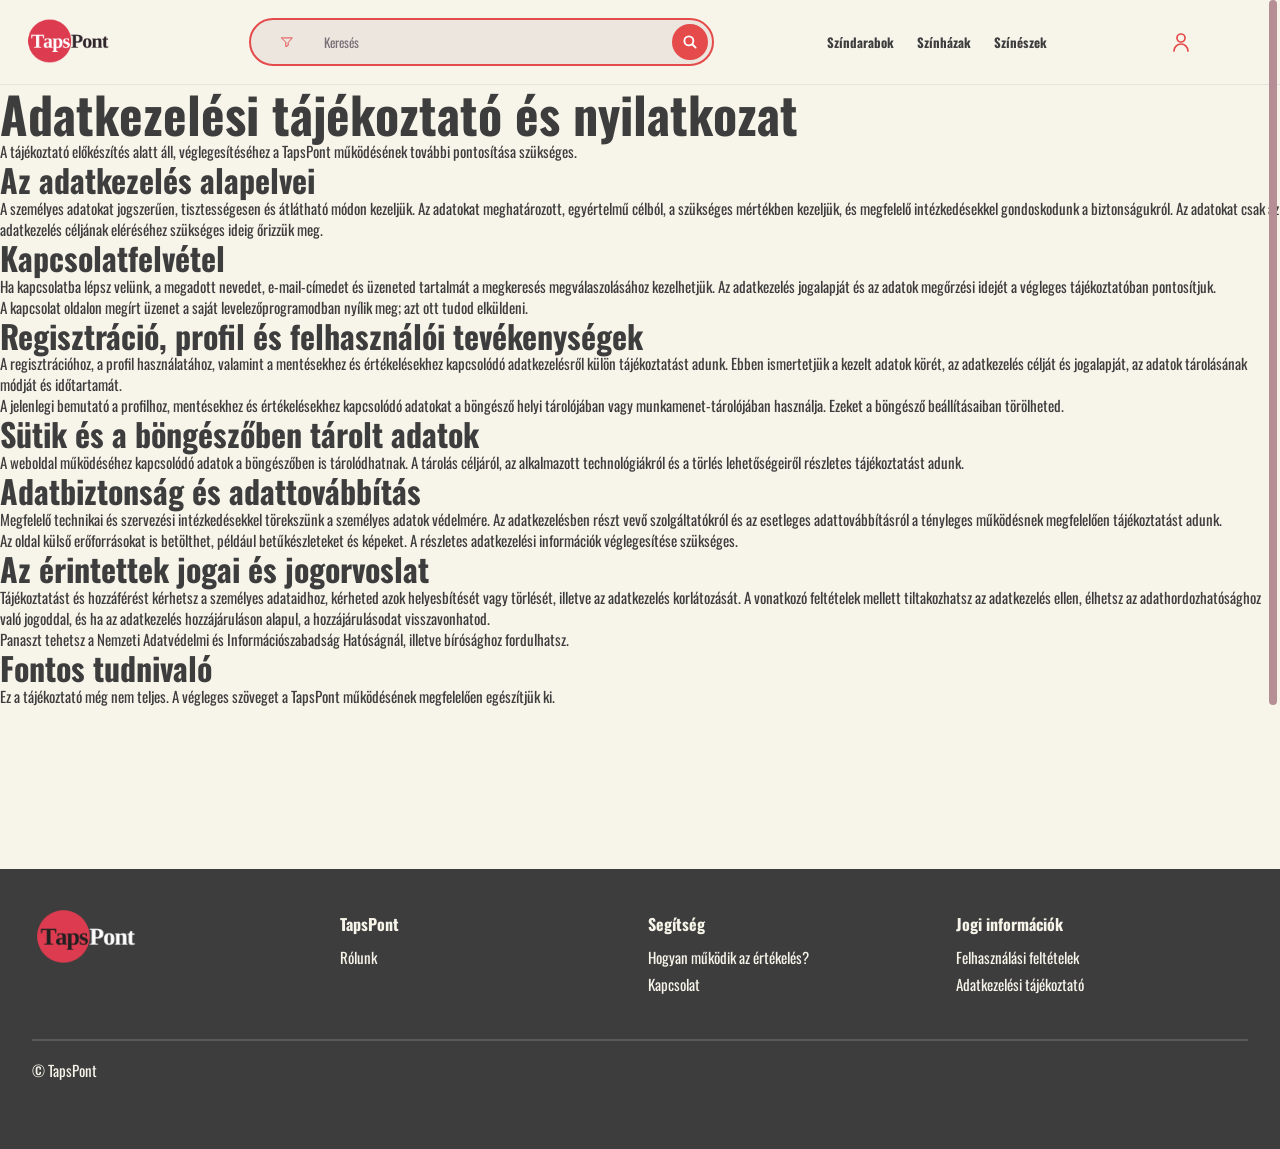
==== adatkezeles.html @ fc27cfd2 "Add information pages" ====
<!doctype html><html lang="hu"><head><meta charset="utf-8"><meta name="viewport" content="width=device-width, initial-scale=1"><title>Adatkezelési tájékoztató és nyilatkozat – TapsPont</title><link rel="icon" href="logo/favicon.ico"><link rel="stylesheet" href="https://fonts.googleapis.com/css2?family=Oswald:wght@300;400;500;600;700&display=swap"><link rel="stylesheet" href="tapspont.css"><link rel="stylesheet" href="kozos-fejlec.css"><link rel="stylesheet" href="mobil.css"><link rel="stylesheet" href="finomitasok.css"><link rel="stylesheet" href="egyseg.css"><link rel="stylesheet" href="informacios-oldalak.css"><script src="popover-fallback.js"></script></head><body>
  <svg width="0" height="0" aria-hidden="true" style="position:absolute"><symbol id="brand-wordmark" viewBox="0 0 416 224">
      <circle cx="112" cy="112" r="112" fill="var(--red)"/>
      <g font-family="Arial, sans-serif" font-weight="700" font-size="102">
        <text x="26" y="154" fill="var(--brand-taps)" textLength="196" lengthAdjust="spacingAndGlyphs">Taps</text>
        <text x="221" y="154" fill="var(--brand-pont)" textLength="194" lengthAdjust="spacingAndGlyphs">Pont</text>
      </g>
    </symbol>
    <symbol id="icon-user" viewBox="0 0 24 24"><circle cx="12" cy="8" r="4"/><path d="M5 21a7 7 0 0 1 14 0"/></symbol>
    <symbol id="icon-eye" viewBox="0 0 24 24">
      <path d="M2 12s3.6-6 10-6 10 6 10 6-3.6 6-10 6-10-6-10-6Z"/><circle cx="12" cy="12" r="2.5"/>
    </symbol>
    <symbol id="icon-eye-off" viewBox="0 0 24 24">
      <path d="m3 3 18 18M10 6.2c.6-.1 1.3-.2 2-.2 6.4 0 10 6 10 6a15 15 0 0 1-2.4 2.8M6.3 7.6A17 17 0 0 0 2 12s3.6 6 10 6c1.6 0 3.1-.4 4.4-1"/>
    </symbol><symbol id="icon-filter" viewBox="0 0 24 24"><path d="M3 5h18l-7 8v5l-4 2v-7Z"/></symbol><symbol id="icon-search" viewBox="0 0 24 24"><circle cx="10.5" cy="10.5" r="6"/><path d="m15 15 4.5 4.5"/></symbol></svg>
  <header class="site-header">
      <div class="header-inner">
        <a href="index.html#felfedezes" class="brand tp-image-logo" aria-label="TapsPont"><img src="logo/TapsPont_Logo.png" alt=""></a>
        <form class="search" action="index.html" role="search">
          <div class="search-field">
            <div class="search-category">
              <button type="button" class="category-toggle" id="filter-toggle" popovertarget="search-filters" aria-label="Keresési szűrők" title="Keresési szűrők">
                <svg class="icon" aria-hidden="true"><use href="#icon-filter"/></svg>
              </button>
              <div class="filter-menu" id="search-filters" popover role="dialog" aria-labelledby="filter-title">
                <h2 id="filter-title">Keresési szűrők</h2>
                <fieldset>
                  <legend>Találat típusa</legend>
                  <div class="filter-options">
                  <label><input type="radio" name="category" value="" checked>Mind</label>
                  <label><input type="radio" name="category" value="works">Mű</label>
                  <label><input type="radio" name="category" value="productions">Produkció</label>
                  <label><input type="radio" name="category" value="theatres">Színház</label>
                  <label><input type="radio" name="category" value="artists">Művész</label>
                  <label><input type="radio" name="category" value="venues">Játszóhely</label>
                  <label><input type="radio" name="category" value="sessions">Előadásalkalom</label>
                  </div>
                </fieldset>
                <div class="filter-fields">
                  <label>Színház<select name="theatre"><option value="">Bármelyik</option></select></label>
                  <label>Műfaj<select name="genre"><option value="">Bármelyik</option></select></label>
                  <label>Első dátum<input name="from" type="date"></label>
                  <label>Utolsó dátum<input name="until" type="date"></label>
                </div>
                <div class="filter-actions">
                  <button type="button" class="btn btn-outline" id="clear-filters">Szűrők törlése</button>
                  <button type="submit" class="btn btn-outline">Találatok mutatása</button>
                </div>
              </div>
            </div>
            <input type="search" name="query" aria-label="Keresés" placeholder="Keresés">
            <button type="submit" class="icon-button arrow search-submit" aria-label="Keresés"><svg class="icon" aria-hidden="true"><use href="#icon-search"/></svg></button>
          </div>
        </form>
        <nav class="site-nav" aria-label="Főmenü">
          <a href="temak.html?tema=szindarabok">Színdarabok</a>
          <a href="temak.html?tema=szinhazak">Színházak</a>
          <a href="temak.html?tema=szineszek">Színészek</a>

        </nav>
        <button type="button" class="icon-button profile profile-trigger" data-profile-avatar
                popovertarget="login-popover" aria-label="Profil / Belépés">
          <svg class="icon" aria-hidden="true"><use href="#icon-user"/></svg>
        </button>
      </div>
      <section class="card login-popover" id="login-popover" popover aria-labelledby="login-popover-title">
        <h2 id="login-popover-title">Bejelentkezés</h2>
        <form class="account-form" id="login-form" method="post" novalidate>
          <div class="field">
            <label for="login-username">Felhasználónév</label>
            <input id="login-username" type="text" name="username" autocomplete="username" autofocus maxlength="40" required aria-describedby="login-username-error" autocapitalize="none" spellcheck="false">
            <p class="error" id="login-username-error" hidden></p>
          </div>
          <div class="field">
            <label for="login-password">Jelszó</label>
            <div class="password-control">
              <input id="login-password" type="password" name="password" autocomplete="current-password" maxlength="128" required aria-describedby="login-password-error">
              <button type="button" class="icon-button password-toggle" aria-controls="login-password" aria-label="Jelszó megjelenítése">
                <svg class="icon" aria-hidden="true"><use href="#icon-eye-off"/></svg>
              </button>
            </div>
            <p class="error" id="login-password-error" hidden></p>
          </div>
          <button type="button" class="password-help" id="password-help" aria-controls="password-help-message">Elfelejtetted a jelszavad?</button>
          <p class="error" id="password-help-message" role="status" hidden></p>
          <label class="checkbox"><input id="login-remember" type="checkbox">Emlékezz rám</label>
          <p class="error" id="login-error" role="alert" hidden></p>
          <button class="btn account-primary" type="submit">Bejelentkezés</button>
        </form>
        <div class="login-register">
          <p>Még nincs fiókod?</p>
          <a class="btn btn-outline" href="belepes.html">Regisztrálok</a>
        </div>
      </section>
    </header>
<main class="info-page">
  <div class="info-intro"><h1>Adatkezelési tájékoztató és nyilatkozat</h1><p>A tájékoztató előkészítés alatt áll, véglegesítéséhez a TapsPont működésének további pontosítása szükséges.</p></div>
  <div class="info-grid"><article class="info-card">
    <h2>Az adatkezelés alapelvei</h2>
    <p>A személyes adatokat jogszerűen, tisztességesen és átlátható módon kezeljük. Az adatokat meghatározott, egyértelmű célból, a szükséges mértékben kezeljük, és megfelelő intézkedésekkel gondoskodunk a biztonságukról. Az adatokat csak az adatkezelés céljának eléréséhez szükséges ideig őrizzük meg.</p>
    <h2>Kapcsolatfelvétel</h2>
    <p>Ha kapcsolatba lépsz velünk, a megadott nevedet, e-mail-címedet és üzeneted tartalmát a megkeresés megválaszolásához kezelhetjük. Az adatkezelés jogalapját és az adatok megőrzési idejét a végleges tájékoztatóban pontosítjuk.</p>
    <p>A kapcsolat oldalon megírt üzenet a saját levelezőprogramodban nyílik meg; azt ott tudod elküldeni.</p>
    <h2>Regisztráció, profil és felhasználói tevékenységek</h2>
    <p>A regisztrációhoz, a profil használatához, valamint a mentésekhez és értékelésekhez kapcsolódó adatkezelésről külön tájékoztatást adunk. Ebben ismertetjük a kezelt adatok körét, az adatkezelés célját és jogalapját, az adatok tárolásának módját és időtartamát.</p>
    <p>A jelenlegi bemutató a profilhoz, mentésekhez és értékelésekhez kapcsolódó adatokat a böngésző helyi tárolójában vagy munkamenet-tárolójában használja. Ezeket a böngésző beállításaiban törölheted.</p>
    <h2>Sütik és a böngészőben tárolt adatok</h2>
    <p>A weboldal működéséhez kapcsolódó adatok a böngészőben is tárolódhatnak. A tárolás céljáról, az alkalmazott technológiákról és a törlés lehetőségeiről részletes tájékoztatást adunk.</p>
    <h2>Adatbiztonság és adattovábbítás</h2>
    <p>Megfelelő technikai és szervezési intézkedésekkel törekszünk a személyes adatok védelmére. Az adatkezelésben részt vevő szolgáltatókról és az esetleges adattovábbításról a tényleges működésnek megfelelően tájékoztatást adunk.</p>
    <p>Az oldal külső erőforrásokat is betölthet, például betűkészleteket és képeket. A részletes adatkezelési információk véglegesítése szükséges.</p>
    <h2>Az érintettek jogai és jogorvoslat</h2>
    <p>Tájékoztatást és hozzáférést kérhetsz a személyes adataidhoz, kérheted azok helyesbítését vagy törlését, illetve az adatkezelés korlátozását. A vonatkozó feltételek mellett tiltakozhatsz az adatkezelés ellen, élhetsz az adathordozhatósághoz való jogoddal, és ha az adatkezelés hozzájáruláson alapul, a hozzájárulásodat visszavonhatod.</p>
    <p>Panaszt tehetsz a <a href="https://naih.hu/erintetti-jogok">Nemzeti Adatvédelmi és Információszabadság Hatóságnál</a>, illetve bírósághoz fordulhatsz.</p>
  </article><aside class="info-card info-aside"><h2>Fontos tudnivaló</h2><p>Ez a tájékoztató még nem teljes. A végleges szöveget a TapsPont működésének megfelelően egészítjük ki.</p></aside></div>
</main>  <footer class="site-footer">
    <div class="wrap">
      <nav class="footer-nav" aria-label="Lábléc">
        <a class="brand tp-image-logo" href="index.html#felfedezes" aria-label="TapsPont"><img src="logo/TapsPont_Logo_invers.png" alt=""></a>
        <div><strong>TapsPont</strong><a href="rolunk.html">Rólunk</a></div>
        <div><strong>Segítség</strong><a href="index.html?info=ertekeles">Hogyan működik az értékelés?</a><a href="kapcsolat.html">Kapcsolat</a></div>
        <div><strong>Jogi információk</strong><a href="felhasznalasi-feltetelek.html">Felhasználási feltételek</a><a href="adatkezeles.html">Adatkezelési tájékoztató</a></div>
      </nav>
      <p class="copyright">© TapsPont</p>
    </div>
  </footer>
<script src="profil.js"></script><script src="belepes.js"></script><script src="kozos-fejlec.js"></script><script src="naptar.js"></script><script src="gorgetes.js"></script><script src="informacios-oldalak.js"></script></body></html>
---- tapspont.css ----
:root {
  color-scheme: light;
  --paper: #F7F4EA;
  --placeholder: #ece6df;
  --border: #e1d9d0;
  --rule: #e8e2db;
  --white: #fefefe;
  --ink: #3D3D3D;
  --muted: #786e75;
  --red: #E54B4B;
  --link: var(--red);
  --serif: "Tinos", "Times New Roman", serif;
  --mono: "Overpass Mono", "Courier New", monospace;
  --card-radius: 22px;
  --card-shadow: 0 2px 3px rgba(0, 0, 0, .25);
}
* { box-sizing: border-box; }
body { margin: 0; background: var(--paper); color: var(--ink); font: 15px/1.4 var(--mono); }
h1, h2, h3, p, ol { margin: 0; }
h1, h2, h3, strong { font-family: var(--serif); font-weight: 700; }
h1, h2, h3 { line-height: 1.12; }
h1 { font-size: 50px; }
h2 { font-size: 32px; }
h3 { font-size: 22px; }
a { color: inherit; text-decoration: none; }
a:hover, .text-link:hover { text-decoration: underline; text-underline-offset: .2em; }
button, input, select { font: inherit; color: inherit; }
button { cursor: pointer; }
:focus-visible { outline: 2px solid var(--link); outline-offset: 4px; }
:where(section, article)[id] { scroll-margin-top: 16px; }
.wrap { width: min(1216px, calc(100% - 48px)); margin-inline: auto; }
.muted { color: var(--muted); }
.text-link { color: var(--link); font-weight: bold; }
.btn {
  display: inline-flex; justify-content: center; align-items: center;
  min-height: 43px; padding: 0 18px; border: 1px solid var(--link);
  border-radius: 999px; background: var(--white); font: 400 13px/1.3 var(--mono);
}
.btn:hover { background: #f9e9eb; text-decoration: none; }
.btn-outline { padding-inline: 22px; background: transparent; color: var(--red); font: 400 13px/1.3 var(--mono); text-align: center; }
.btn-outline:hover { background: var(--white); }

.card { border: 1px solid var(--border); border-radius: 27px; }
.site-header { padding: 3px 0; }
.header-inner {
  width: min(1280px, calc(100% - 52px)); min-height: 78px; margin-inline: auto;
  padding-block: 10px; padding-right: clamp(0px, 4vw, 52px);
  display: flex; align-items: center; justify-content: space-between; gap: clamp(20px, 4vw, 76px);
}
.brand { display: block; flex-shrink: 0; width: 112px; line-height: 0; --brand-taps: #fff; --brand-pont: var(--ink); }
.brand:hover { text-decoration: none; }
.brand-wordmark { width: 100%; height: auto; overflow: visible; }
.search {
  display: flex; align-items: center; flex: 1 1 465px; max-width: 465px; min-width: 0; gap: 10px;
}
.search-category { position: relative; display: flex; flex: 0 0 auto; color: var(--red); }
.category-toggle { display: grid; place-items: center; width: 36px; height: 36px; padding: 0; border: 0; border-radius: 50%; background: transparent; }
.category-toggle[data-filtered] { background: #f9dce1; }
.category-toggle .icon { width: 14px; height: 14px; }
.search-category { anchor-name: --search-category; }
.category-menu {
  position: fixed; position-anchor: --search-category; inset: auto; top: anchor(bottom); left: anchor(left);
  margin: 10px 0 0; width: min(250px, calc(100vw - 44px)); padding: 8px; border: 1px solid var(--border);
  border-radius: 22px; background: var(--paper); color: var(--ink); box-shadow: 0 8px 24px #3D3D3D20;
}
.category-menu fieldset { margin: 0; padding: 0; border: 0; }
.category-menu label { display: flex; align-items: center; gap: 9px; padding: 8px 11px; border-radius: 999px; cursor: pointer; font-size: 13px; }
.category-menu label:is(:hover, :focus-within, :has(:checked)) { background: #f9e9eb; }
.category-menu label:has(:checked) { color: var(--red); }
.category-menu input { accent-color: var(--red); margin: 0; }
.search-field { display: flex; align-items: center; flex: 1; min-width: 0; min-height: 46px; padding: 4px; border: 2px solid var(--red); border-radius: 999px; background: var(--placeholder); }
.search-field > input { flex: 1; min-width: 0; width: 100%; padding: 0 10px 0 5px; border: 0; background: transparent; font: 400 13px/1.3 var(--mono); border-radius: 999px; }
.search-field input::placeholder { color: var(--muted); opacity: 1; }
.search-field .search-submit { width: 36px; height: 36px; }
.search-submit .icon { width: 18px; height: 18px; }
.site-nav { display: flex; gap: clamp(14px, 1.8vw, 24px); font-weight: 700; font-size: 13px; }
.site-nav a { text-decoration: none; text-underline-offset: .24em; }
.site-nav a:is(:hover, :focus-visible) { color: var(--red); text-decoration: underline; }
.icon { width: 24px; height: 24px; display: block; fill: none; stroke: currentColor; stroke-width: 1.7; stroke-linecap: round; stroke-linejoin: round; }
.icon-button { flex: 0 0 auto; width: 44px; height: 44px; border: 1px solid var(--red); border-radius: 50%; display: inline-grid; place-items: center; padding: 0; }
.profile { color: var(--red); background: transparent; }
[data-profile-avatar] { position: relative; overflow: hidden; }
[data-profile-avatar] > [hidden] { display: none; }
[data-profile-avatar].has-profile { color: #fff; background: #E54B4B; font-weight: 700; }
.avatar-photo { position: absolute; inset: 0; width: 100%; height: 100%; object-fit: cover; }
.avatar-initial { font-size: 1.25em; line-height: 1; }
.arrow { color: white; background: var(--red); }
.arrow:hover { filter: brightness(.94); }
.arrow .icon { stroke-width: 2.5; }

.sr-only { position: absolute; width: 1px; height: 1px; overflow: hidden; clip-path: inset(50%); white-space: nowrap; }

.site-footer { background: var(--ink); color: var(--paper); margin-top: 162px; padding: 37px 0 68px; }
.footer-nav { display: grid; grid-template-columns: repeat(4, minmax(0, 1fr)); gap: 16px; }
.footer-nav strong { display: block; font-size: 16px; margin: 7px 0 12px; }
.footer-nav a { display: block; width: fit-content; margin-top: 6px; }
.footer-nav .brand { width: 112px; margin-top: 0; --brand-taps: var(--ink); --brand-pont: #fff; }
.copyright { border-top: 2px solid #595959; padding-top: 19px; margin-top: 44px; }
dialog { width: min(520px, calc(100% - 32px)); color: var(--ink); background: var(--paper); padding: 24px; }
dialog::backdrop { background: #3D3D3D80; }
dialog h2 { margin-bottom: 14px; }
dialog form { margin-top: 22px; text-align: right; }

@media (max-width: 1160px) {
  .header-inner { flex-wrap: wrap; gap: 12px 20px; }
  .site-nav { order: 1; flex-basis: 100%; justify-content: center; }
}

@media (max-width: 800px) {
  .footer-nav { grid-template-columns: repeat(2, minmax(0, 1fr)); }
}

@media (max-width: 540px) {
  .wrap, .header-inner { width: calc(100% - 28px); }
  .header-inner { padding-inline: 10px; }
  .search { order: 1; flex-basis: 100%; max-width: none; }
  .site-nav { order: 2; justify-content: space-between; gap: 12px; flex-wrap: wrap; }
  h1 { font-size: 38px; }
  h2 { font-size: 27px; }
  .site-footer { padding-bottom: 40px; }
}

.account-form { display: grid; gap: 13px; }
.field { display: grid; gap: 6px; }
.field label { font-weight: 700; }
.field input:not([type="checkbox"]) {
  min-width: 0; width: 100%; min-height: 46px; padding: 9px 16px;
  border: 1px solid var(--border); border-radius: 999px; background: var(--paper);
}
.field input[aria-invalid="true"] { border-color: var(--red); }
.password-control { position: relative; }
.password-control input { padding-inline-end: 56px; }
.password-toggle {
  position: absolute; inset-block: 1px; inset-inline-end: 1px; width: 44px; height: 44px;
  border-color: transparent; background: transparent; color: var(--ink);
}
.password-toggle .icon { width: 20px; height: 20px; }
.password-toggle:focus-visible { outline-offset: -3px; }
.error { color: #E54B4B; font-size: 13px; }
.checkbox { display: flex; align-items: start; gap: 10px; }
.checkbox input { flex: none; accent-color: var(--red); width: 18px; height: 18px; margin: 2px 0 0; }
.account-submit { display: grid; grid-template-columns: minmax(0, 190px); justify-content: center; gap: 8px; }
.btn.account-primary { min-width: 155px; background: #E54B4B; border-color: #E54B4B; color: #fff; font-weight: 700; text-align: center; }
.btn.account-primary:hover { background: #E54B4B; border-color: #E54B4B; }

.profile-trigger { anchor-name: --profile-trigger; }
.login-popover {
  position: fixed; inset: auto; margin: 9px 0 0 14px; position-anchor: --profile-trigger;
  position-area: block-end span-inline-start; justify-self: end; align-self: start;
  width: min(320px, calc(100vw - 44px)); max-height: calc(100% - 18px);
  padding: 16px; overflow: auto; border-radius: 22px; background: var(--white); color: var(--ink);
  box-shadow: 0 10px 28px #3D3D3D24;
}
.login-popover h2 { margin-bottom: 24px; font-size: 26px; }
.login-popover .field input:focus-visible { outline: 2px solid #8c8179; outline-offset: 2px; }
.login-popover .account-form { gap: 9px; }
.login-popover .btn.account-primary, .login-popover .btn-outline { width: 100%; }
.login-register { display: grid; gap: 8px; margin-top: 12px; padding-top: 10px; border-top: 1px solid var(--border); text-align: center; }
.login-register p { font-size: 13px; }
.password-help { justify-self: start; padding: 0; border: 0; background: transparent; text-decoration: underline; text-underline-offset: .2em; font-size: 13px; }
@media (prefers-reduced-motion: no-preference) {
  .login-popover:popover-open { animation: login-open 160ms ease-out; }
  @keyframes login-open { from { opacity: 0; transform: translateY(-8px); } }
}
@supports not (position-area: block-end) {
  .login-popover { inset: 84px 14px auto auto; max-height: calc(100dvh - 100px); }
}

.login-popover .account-form > .account-primary { margin-top: 16px; }
.star-gold { color: #e5a900; }

/* A natív Popover API nélküli mobilböngészőkben is zárt állapotból indulnak. */
.tp-popover-fallback [popover] { display: none; }
.tp-popover-fallback [popover][data-tp-open] { display: block; z-index: 1000; }
---- kozos-fejlec.css ----
.site-header { position: fixed; inset: 0 0 auto; z-index: 30; background: var(--paper); border-bottom: 1px solid var(--rule); }
body { padding-top: var(--home-header-height, 84px); }
.search-field > input:focus-visible { outline: none; }
.search-field:focus-within { box-shadow: none; }
.filter-menu { position: fixed; inset: 0; margin: auto; width: min(490px, calc(100vw - 28px)); max-height: calc(100dvh - 28px); overflow: auto; padding: 22px; border: 1px solid var(--border); border-radius: var(--card-radius); background: var(--paper); color: var(--ink); box-shadow: 0 10px 36px #3D3D3D33; }
.filter-menu::backdrop { background: #3D3D3D45; }
.filter-menu h2 { margin-bottom: 16px; color: var(--red); font: 700 23px/1.2 var(--mono); }
.filter-menu fieldset { margin: 0 0 15px; padding: 0; border: 0; }
.filter-menu legend { padding: 0; margin-bottom: 8px; font-weight: 700; }
.filter-options { display: flex; gap: 8px; flex-wrap: wrap; }
.filter-options label { display: flex; align-items: center; gap: 5px; font-size: 13px; }
.filter-menu input[type="radio"] { accent-color: var(--red); }
.filter-fields { display: grid; grid-template-columns: repeat(2, minmax(0, 1fr)); gap: 12px; }
.filter-fields label { display: grid; gap: 5px; font-size: 13px; }
.filter-fields :is(select, input) { min-width: 0; width: 100%; padding: 8px; font: inherit; border: 1px solid var(--border); border-radius: 8px; background: var(--white); }
.filter-actions { display: flex; flex-wrap: wrap; justify-content: center; gap: 8px; margin-top: 16px; }
---- mobil.css ----
/* Telefonos elrendezés az oldal közös arculatához. */
@media (max-width: 600px) {
  .site-header { position: fixed; inset: 0 0 auto; z-index: 30; }
  body { padding-top: var(--home-header-height, 120px); }
  .header-inner { width: calc(100% - 32px); display: grid; grid-template-columns: 1fr auto; gap: 10px 12px; padding: 8px 0 12px; }
  .brand { width: 104px; }
  .header-inner > .profile { grid-column: 2; grid-row: 1; }
  .header-inner > .search { grid-column: 1 / -1; grid-row: 2; width: 100%; max-width: none; }
  .header-inner > .site-nav { grid-column: 1 / -1; grid-row: 3; display: flex; flex-wrap: nowrap; justify-content: flex-start; gap: 8px 18px; overflow-x: auto; overscroll-behavior-inline: contain; padding: 0 1px 4px; scrollbar-width: thin; }
  .site-nav a { flex: 0 0 auto; display: flex; align-items: center; min-height: 36px; }
  .wrap { width: calc(100% - 32px); }
  .site-footer { margin-top: 72px; padding: 32px 0 40px; }
  .footer-nav { gap: 24px 16px; }
  .footer-nav a { overflow-wrap: anywhere; }
  .copyright { margin-top: 30px; }
  .filter-fields { grid-template-columns: 1fr; }
  .filter-menu { padding: 18px; }
  .login-popover { inset: 12px; width: min(420px, calc(100vw - 24px)); max-height: calc(100dvh - 24px); margin: auto; overflow: auto; }
  input, select, textarea { font-size: 16px; }
  .search-field > input { font-size: 16px; }

  .hero { width: calc(100% - 32px); padding: 20px 0 38px; }
  .hero-grid { gap: 32px; }
  .hero-media .frame { aspect-ratio: 1.35; border-radius: 18px; }
  .hero-controls { right: 12px; bottom: -18px; width: 48px; }
  .hero-controls button { min-height: 42px; }
  .feature h1 { font-size: clamp(40px, 11vw, 56px); }
  .feature-actions { gap: 8px; }
  main > .block { margin-top: 64px; padding-top: 34px; }
  main > .block:first-child { padding-top: 24px; }
  .section-head h2, .topic-heading h2 { font-size: 27px; }
  .ranking-heading { align-items: flex-start; }
  .ranking-tools { width: 100%; }
  .rank-controls { justify-content: flex-start; }
  .rank-carousel { --slide-size: 84cqi; }
  .rank-carousel .slide-viewport { scrollbar-width: thin; padding-bottom: 8px; }
  .rank-card .listing-data { padding: 16px; }
  .topic-tiles { grid-template-columns: 1fr; gap: 14px; }
  .topic-tile { min-height: 250px; aspect-ratio: auto; padding: 22px; }
  .topic-tile-description { min-height: 0; }
  .topic-tile::after { margin-top: 0; }
  .premiere-carousel { padding-inline: 34px; }
  .review { min-height: 0; padding: 22px; }
  .review blockquote { font-size: 21px; }
  .review-foot { flex-wrap: wrap; }

  .topic-page { padding-block: 28px 48px; }
  .topic-records[data-topic] { gap: 16px; }
  .work-filters { gap: 8px; }
  .work-filter { min-height: 44px; }
  .detail-intro h1 { font-size: clamp(36px, 10vw, 50px); }
  .detail-row { grid-template-columns: 68px minmax(0, 1fr); gap: 12px; }
  .detail-row > .btn { grid-column: 2; justify-self: start; }
  .profile-sidebar nav a { min-height: 44px; display: inline-flex; align-items: center; }
  .profile-summary-person h2 { overflow-wrap: anywhere; }
  .account-main { padding-block: 28px 52px; }
}
@media (max-width: 1366px) {
  html { scroll-padding-top: var(--home-header-height, 120px); }
}
@media (max-width: 360px) {
  .footer-nav { grid-template-columns: 1fr; }
  .detail-media { grid-template-columns: 1fr; }
  .detail-media figure { max-width: 240px; }
}

@media (max-width: 600px) {
  .header-inner > .site-nav { justify-content: safe center; }
}

@media (max-width: 600px) {
  .rankings .ranking-heading { display: grid; grid-template-columns: minmax(0, 1fr) auto; align-items: start; gap: 10px 12px; }
  .ranking-heading .ranking-tools { display: contents; }
  .ranking-heading .ranking-tools > a { grid-column: 2; grid-row: 1; }
  .ranking-heading .rank-controls { grid-column: 2; grid-row: 2; flex-direction: column; align-items: stretch; }
}

@media (max-width: 600px) {
  .rankings .ranking-heading { position: relative; display: block; min-height: 112px; }
  .ranking-heading .ranking-tools { position: absolute; top: -22px; right: 0; display: flex; width: auto; flex-direction: column; align-items: stretch; gap: 8px; }
  .ranking-heading .rank-controls { flex-direction: column; align-items: stretch; }
}

/* Telefonon egy sorban a logó, a kereső és a profil; alatta a menü. */
@media (max-width: 600px) {
  .site-header .header-inner { grid-template-columns: auto minmax(0, 1fr) auto; gap: 6px 8px; align-items: center; }
  .site-header .header-inner > .brand { grid-column: 1; grid-row: 1; width: clamp(72px, 22vw, 104px); }
  .site-header .header-inner > .brand.figma-brand { width: clamp(72px, 22vw, 104px); }
  .site-header .header-inner > .search { grid-column: 2; grid-row: 1; min-width: 0; width: 100%; }
  .site-header .header-inner > .profile { grid-column: 3; grid-row: 1; }
  .site-header .header-inner > .site-nav { grid-column: 1 / -1; grid-row: 2; }
  .site-header .search-field > input { padding-inline: 2px; }
  .rankings .ranking-heading { min-height: 0; }
  .rankings .ranking-heading .ranking-tools { position: static; width: 100%; flex-direction: row; justify-content: flex-start; gap: 5px; margin-top: 12px; }
  .rankings .ranking-heading .rank-controls { flex-direction: row; flex-wrap: nowrap; gap: 5px; }
  .rankings .ranking-heading .ranking-tools .btn { min-width: 0; min-height: 38px; padding-inline: clamp(5px, 2vw, 12px); font-size: clamp(11px, 3.3vw, 13px); white-space: nowrap; }
}

/* Fekvő tableten a fejléc rugalmas keresőt és külön menüsort kap. */
@media (min-width: 601px) and (max-width: 1366px) and (orientation: landscape) and (pointer: coarse) {
  .site-header .header-inner { display: grid; grid-template-columns: auto minmax(0, 1fr) auto; gap: 10px 16px; }
  .site-header .header-inner > .brand { grid-column: 1; grid-row: 1; }
  .site-header .header-inner > .search { grid-column: 2; grid-row: 1; width: 100%; max-width: none; min-width: 0; }
  .site-header .header-inner > .profile { grid-column: 3; grid-row: 1; }
  .site-header .header-inner > .site-nav { grid-column: 1 / -1; grid-row: 2; width: 100%; justify-content: center; }
}

/* A táblagépes fejléc mérete az oldalak közötti váltáskor is egységes. */
@media (min-width: 601px) and (max-width: 1366px) and (orientation: portrait),
       (min-width: 601px) and (max-width: 1366px) and (orientation: landscape) and (pointer: coarse) {
  body .site-header { box-sizing: border-box; height: 109px; }
  body .site-header .header-inner { box-sizing: border-box; width: min(1216px, calc(100% - 48px)); height: 101px; min-height: 0; padding: 10px 0; display: grid; grid-template-columns: auto minmax(0, 1fr) auto; grid-template-rows: 52px 19px; gap: 10px 16px; align-items: center; }
  body .site-header .header-inner > .brand { grid-column: 1; grid-row: 1; width: 111px; height: 52px; }
  body .site-header .header-inner > .search { grid-column: 2; grid-row: 1; width: 100%; max-width: none; min-width: 0; }
  body .site-header .header-inner > .profile { grid-column: 3; grid-row: 1; }
  body .site-header .header-inner > .site-nav { grid-column: 1 / -1; grid-row: 2; width: 100%; min-width: 0; justify-content: center; }
}

/* Álló tableten a mobilhoz hasonlóan a kép alá kerül a bemutatkozó szöveg. */
@media (min-width: 601px) and (max-width: 1366px) and (orientation: portrait) {
  body .hero-grid { grid-template-columns: minmax(0, 1fr); gap: 24px; }
}

/* Mobilos kártyaszámok és színházi felületek. */
@media (max-width: 600px) {
  .rankings .rank-card .rank-cover { overflow: visible; }
  .rankings .rank-card .order { height: 54px; min-width: 58px; align-items: center; padding: 0 10px; font-size: 48px; line-height: 1; box-shadow: 0 2px 0 var(--white); }
  .rankings .rank-card .order-value { position: static; display: block; text-box: normal; transform: none; }
  .rankings .rank-card .listing-foot, .rankings .rank-card.is-theatre .listing-foot { margin-right: -16px; margin-bottom: -16px; margin-left: -16px; padding-inline: 16px; }
  .topic-records[data-topic="szinhazak"] .theatre-caption { flex: 0 0 auto; min-height: 110px; }
  .theatre-work-detail .detail-intro > .detail-panel { display: block; height: auto; }
  .theatre-work-detail #detail-panel-body { display: grid; height: auto; }
  .theatre-work-detail .detail-panel .detail-actions { display: grid; grid-template-columns: repeat(2, minmax(0, 1fr)); grid-auto-rows: minmax(40px, auto); align-items: start; gap: 8px; margin-top: 8px; }
  .theatre-work-detail .detail-panel .detail-actions .btn { min-width: 0; min-height: 40px; height: auto; align-self: start; margin: 0; }
}
---- finomitasok.css ----
:root { --mono: "Overpass", Arial, sans-serif; }
.btn, button { text-align: center; }
button, .btn, .work-record, .theatre-record, .work-date-row, .topic-card, .work-save, .tp-close { transition: transform .2s ease, box-shadow .2s ease, background-color .2s ease, border-color .2s ease, color .2s ease; }
button:active, .btn:active { transform: scale(.96); }
.work-record:hover, .theatre-record:hover, .work-date-row:hover { transform: translateY(-3px); box-shadow: 0 8px 20px #3D3D3D24; }
.filter-menu { font-family: var(--mono); }
.filter-menu h2 { padding-right: 36px; }
.filter-options { display: grid !important; grid-template-columns: repeat(2, minmax(0, 1fr)); gap: 10px 16px !important; }
.filter-options label { display: flex; align-items: center; gap: 8px; }
.filter-options input { margin: 0; flex: none; }
.login-register { border-top: 0; }
.tp-close { position: absolute; right: 16px; top: 14px; z-index: 3; display: grid; place-items: center; width: 36px; height: 36px; padding: 0; border: 0; border-radius: 50%; background: transparent; color: var(--ink); font: 28px/1 Arial,sans-serif; }
.tp-close:hover { background: #f3e5e6; transform: rotate(90deg); }
dialog { position: fixed; }
dialog h2 { padding-right: 40px; }
.tp-top { position: fixed; right: 24px; bottom: 24px; z-index: 20; width: 46px; height: 46px; border: 0; border-radius: 50%; color: white; background: var(--red); box-shadow: 0 3px 12px #3D3D3D40; font-size: 25px; }
.tp-top[hidden] { display: none; }
.search-field { position: relative; }
.tp-clear { flex: none; border: 0; background: transparent; padding: 5px 8px; font-size: 20px; line-height: 1; }
.search-field input::-webkit-search-cancel-button { -webkit-appearance: none; }
.tp-suggestions { position: absolute; z-index: 30; top: calc(100% + 7px); left: 0; right: 0; margin: 0; padding: 6px; list-style: none; border: 1px solid var(--border); border-radius: 14px; background: var(--white); box-shadow: 0 8px 22px #3D3D3D22; }
.tp-suggestions[hidden] { display: none; }
.tp-suggestions a { display: block; padding: 10px 12px; border-radius: 8px; font-size: 14px; }
.tp-suggestions a:hover, .tp-suggestions a:focus-visible { background: #f9e9eb; text-decoration: none; }
.tp-suggestions small { display: block; color: var(--muted); }
.tp-theatre-wrap { position: relative; min-width: 0; }
.tp-theatre-wrap .theatre-record { height: 100%; }
.tp-theatre-wrap .work-save { top: 14px; left: 14px; }
.theatre-venues h2 { font-size: 20px; }
.detail-stars, .work-rating-average { font-size: 22px; }
.detail-sources a { text-decoration: none; color: var(--red); font-weight: 700; }
.detail-sources a:hover { text-decoration: underline; }
html { scrollbar-color: #b68f96 #F7F4EA; scrollbar-width: thin; }
@media (prefers-reduced-motion: reduce) { *, *::before, *::after { scroll-behavior: auto !important; transition-duration: .01ms !important; animation-duration: .01ms !important; } }
#featured-image { box-shadow: var(--card-shadow); }
.search-field .search-submit { border: 0; }
.filter-menu input[type="date"] { min-height: 40px; color: var(--ink); background: var(--white); accent-color: var(--red); }
.filter-menu input[type="date"]::-webkit-calendar-picker-indicator { cursor: pointer; opacity: .75; }
.rank-rating { align-items: center; }
.rank-rating > span:first-child { font-size: 1.3em; line-height: 1; }
.rank-rating small, .catalog-rating small { font-size: 9px; color: #786e75; }
.rank-card .order-value { font-weight: 400; }
.catalog-rating { position: absolute; z-index: 1; top: 14px; right: 14px; display: inline-flex; align-items: center; gap: 5px; padding: 6px 9px; border-radius: 999px; background: #fff; color: #3D3D3D; font: 600 13px/1 var(--mono); box-shadow: 0 2px 8px #3D3D3D24; }
.catalog-rating-star { color: #e5a900; font-size: 17px; line-height: 1; }
.tp-ranking-page { padding-block: 64px; min-height: 65vh; }
.tp-ranking-page > p { margin-top: 14px; color: var(--muted); }
.tp-ranking-tabs { display: flex; gap: 10px; margin: 28px 0; }
.tp-ranking-tabs [aria-pressed="true"] { color: white; background: var(--red); }
.tp-ranking-list { list-style: none; max-width: 900px; margin: 0; padding: 0; display: grid; gap: 10px; }
.tp-ranking-list a { display: flex; align-items: center; gap: 18px; padding: 16px 20px; border: 1px solid var(--border); border-radius: 14px; background: var(--white); transition: transform .2s, box-shadow .2s; }
.tp-ranking-list a:hover { text-decoration: none; transform: translateY(-2px); box-shadow: var(--card-shadow); }
.tp-ranking-list strong { flex: 1; font-size: 20px; }
.tp-rank-number { width: 36px; color: var(--red); font-size: 26px; font-weight: 600; }
.tp-rank-score { white-space: nowrap; color: var(--ink); }
.tp-native-date { position: absolute; width: 1px !important; height: 1px; padding: 0 !important; overflow: hidden; clip-path: inset(50%); }
.filter-fields label { position: relative; }
.tp-date-button { min-height: 40px; text-align: left; border: 1px solid var(--border); border-radius: 8px; background: var(--white); padding: 8px; }
.tp-date-button::after { content: '▦'; float: right; color: var(--red); }
.tp-calendar { position: absolute; z-index: 10; top: 100%; left: 0; width: min(290px, 80vw); padding: 14px; border: 1px solid var(--border); border-radius: 14px; background: var(--white); box-shadow: 0 8px 24px #3D3D3D30; }
.tp-calendar[hidden] { display: none; }
.tp-calendar-head { display: flex; justify-content: space-between; align-items: center; margin-bottom: 10px; }
.tp-calendar-head button, .tp-calendar-grid button { border: 0; border-radius: 8px; background: transparent; min-height: 32px; }
.tp-calendar-head button { font-size: 24px; padding: 0 8px; }
.tp-calendar-grid { display: grid; grid-template-columns: repeat(7, 1fr); text-align: center; gap: 3px; }
.tp-calendar-grid button:hover, .tp-calendar-grid [aria-current="date"] { background: var(--red); color: white; }
.tp-calendar-grid button:disabled { opacity: .3; cursor: default; }
.tp-weekday { color: var(--muted); font-size: 11px; padding-block: 6px; }
.tp-calendar-clear { display: block; margin: 10px auto 0; border: 0; background: transparent; color: var(--red); }
@media (hover: hover) and (pointer: fine) {
  html.tp-custom-scroll { scrollbar-width: none; }
  html.tp-custom-scroll::-webkit-scrollbar { width: 0; height: 0; }
  .tp-scroll-track { position: fixed; z-index: 100; right: 0; top: 0; width: 14px; height: 100dvh; opacity: 0; transition: opacity .2s; touch-action: none; }
  .tp-scroll-track.is-visible, .tp-scroll-track:hover, .tp-scroll-track:focus-within { opacity: 1; }
  .tp-scroll-thumb { position: absolute; inset: 0 3px auto; min-height: 42px; border-radius: 9px; background: #b68f96; cursor: grab; }
  .tp-scroll-thumb:active { cursor: grabbing; }
}
/* Egységes vezérlők és a bemutatók dátumkivágása. */
.premiere .premiere-date { top: auto; right: auto; bottom: 0; left: 0; display: flex; align-items: center; min-height: 30px; padding: 8px 16px 5px; border-radius: 0 18px 0 0; background: var(--red); color: var(--white); line-height: 1; }
.rankings .ranking-tools .btn { display: inline-flex; justify-content: center; align-items: center; min-height: 38px; padding: 0 18px; font: 400 15px/1 var(--mono); text-align: center; }
.tp-top { display: grid; place-items: center; padding: 0; }
.tp-top[hidden] { display: none; }
.tp-top svg, .tp-back svg { width: 20px; height: 20px; fill: none; stroke: currentColor; stroke-width: 2; stroke-linecap: round; stroke-linejoin: round; }
.tp-back { display: inline-grid; place-items: center; width: 36px; height: 36px; margin-bottom: 18px; border: 1px solid var(--red); border-radius: 50%; color: var(--red); transition: background-color .2s, color .2s, transform .2s; }
.tp-back:hover { background: var(--red); color: white; text-decoration: none; }
.tp-back:active { transform: scale(.95); }
@media (max-width: 700px) { .rankings .ranking-tools .btn { padding-inline: 12px; font-size: 13px; } }
/* A toplista sorainak elrendezése a megadott minta alapján. */
.tp-ranking-page { max-width: 900px; }
.tp-ranking-page h1 { color: #777; font: 600 clamp(30px, 3vw, 40px)/1.1 'Oswald', 'Arial Narrow', sans-serif; text-transform: uppercase; }
.tp-ranking-page > p { margin-top: 8px; color: #aaa; font-size: 12px; }
.tp-ranking-tabs { display: flex; align-items: center; gap: 8px; margin: 24px 0 12px; padding-bottom: 12px; border-bottom: 1px solid #e8e8e8; }
.tp-ranking-tabs::before { content: 'KATEGÓRIA:'; margin-right: 5px; color: #aaa; font: 600 11px/1 'Overpass', sans-serif; }
.tp-ranking-tabs .btn { min-height: 29px; padding: 0 12px; border: 0; border-radius: 3px; background: #e6e6e6; color: #777; font-size: 11px; font-weight: 600; }
.tp-ranking-tabs .btn[aria-pressed="true"] { background: #a8a8a8; color: #fff; }
.tp-ranking-list { max-width: none; gap: 0; border: 1px solid #e4e4e4; background: #fff; }
.tp-ranking-list li { border-left: 3px solid #E54B4B; }
.tp-ranking-list li:nth-child(4n+2) { border-left-color: #E54B4B; }
.tp-ranking-list li:nth-child(4n+3) { border-left-color: #e5b66f; }
.tp-ranking-list li:nth-child(4n) { border-left-color: #80b9d6; }
.tp-ranking-list li + li { border-top: 1px solid #e4e4e4; }
.tp-ranking-list a { display: grid; grid-template-columns: 64px minmax(0, 1fr); align-items: start; gap: 14px; min-height: 100px; padding: 15px 18px; border: 0; border-radius: 0; background: #fdfdfd; }
.tp-ranking-list a:hover { transform: none; box-shadow: none; background: #f8f8f8; }
.tp-rank-number { width: auto; color: #aaa; font: 600 32px/.95 'Oswald', 'Arial Narrow', sans-serif; }
.tp-rank-number::after { content: 'HELY'; display: block; margin-top: 5px; font: 500 10px/1 'Oswald', 'Arial Narrow', sans-serif; }
.tp-rank-caption { display: grid; gap: 4px; min-width: 0; }
.tp-ranking-list strong { color: #555; font: 600 20px/1.1 'Oswald', 'Arial Narrow', sans-serif; text-transform: uppercase; }
.tp-rank-score, .tp-rank-detail { color: #999; font: 400 12px/1.35 'Overpass', sans-serif; white-space: normal; }
.tp-rank-score { color: #888; }
@media (max-width: 540px) { .tp-ranking-list a { grid-template-columns: 44px minmax(0, 1fr); gap: 10px; padding: 14px 11px; } .tp-ranking-list strong { font-size: 17px; } }
/* A mellékelt lista arányai és részletei. */
.tp-ranking-page { width: min(100% - 32px, 600px); max-width: 600px; padding-top: 40px; }
.tp-ranking-page h1 { font-size: 30px; line-height: 1; color: #aaa; }
.tp-ranking-page > p { margin: 14px 0 0; color: #999; font: italic 400 12px/1.2 'Overpass', sans-serif; text-transform: uppercase; }
.tp-ranking-tabs { min-height: 35px; justify-content: flex-start; gap: 8px; margin: 7px 0 0; padding: 6px 0; border-top: 1px solid #efefef; border-bottom: 1px solid #e5e5e5; }
.tp-ranking-tabs::before { content: 'KATEGÓRIA:'; color: #bbb; font-size: 10px; font-weight: 400; }
.tp-ranking-tabs .btn { min-height: 21px; padding: 0 7px; border-radius: 3px; color: #777; font: 600 10px/1 'Overpass', sans-serif; }
.tp-ranking-list { border: 1px solid #e6e6e6; border-top: 0; }
.tp-ranking-list li { border-left-width: 3px; }
.tp-ranking-list a { grid-template-columns: 80px minmax(0,1fr); min-height: 86px; gap: 10px; padding: 10px 14px; background: #fff; }
.tp-ranking-list a:hover { background: #f8f8f8; }
.tp-rank-number { font-size: 29px; font-weight: 600; line-height: .95; }
.tp-rank-number::after { margin-top: 3px; font-size: 10px; }
.tp-rank-caption { gap: 2px; }
.tp-ranking-list strong { font-size: 18px; line-height: 1.1; }
.tp-rank-score, .tp-rank-detail { font-size: 11px; line-height: 1.25; color: #aaa; }
@media (max-width: 540px) { .tp-ranking-list a { grid-template-columns: 48px minmax(0,1fr); gap: 10px; padding: 9px 10px; } .tp-ranking-list strong { font-size: 16px; } }
/* Közös betűcsalád minden képernyőn; a méret, vastagság és betűforma változatlan. */
:root { --serif: "Oswald", "Arial Narrow", sans-serif; --mono: "Oswald", "Arial Narrow", sans-serif; }
body, body *, body *::before, body *::after { font-family: "Oswald", "Arial Narrow", sans-serif !important; }
/* Egységes, 22 pixeles saroklekerekítés a gombokon. */
button, .btn, .tp-back, [role="button"] { border-radius: 22px !important; }
.icon-button, .category-toggle, .profile-trigger, .work-save, .tp-close, .tp-top, .tp-back { min-width: 52px; }
.tp-calendar-grid button { min-width: 0; }
/* Az összes vezérlő közös, téglalap alakú gombformája. */
button, input[type="button"], input[type="submit"], input[type="reset"], .btn, .icon-button, .tp-back, .work-link, [role="button"] { border-radius: 20px !important; }
button:not(.tp-calendar-grid button), input[type="button"], input[type="submit"], input[type="reset"], .icon-button, .tp-back, .work-link { min-width: 64px; }
.tp-calendar { width: min(390px, calc(100vw - 48px)); }
.tp-calendar-grid button { min-width: 0; width: 100%; min-height: 32px; }
.hero-controls { min-width: 64px; border-radius: 20px; }
.actor-detail-arrow { width: 64px; border-radius: 20px; }
/* A megrendelő által megadott színek és olvashatósági finomítások. */
:root { --paper: #F7F4EA; --red: #E54B4B; --ink: #3D3D3D; }
.hero-date > span { font-size: 15px; }
.hero-date p { font-size: 20px; }
.review blockquote { color: #929292; }
@media (max-width: 540px) { .hero-date > span { font-size: 13px; } .hero-date p { font-size: 17px; } }
/* A logó saját betűtípusa független a felület betűcsaládjától. */
#brand-wordmark, #brand-wordmark g, #brand-wordmark text { font-family: Arial, sans-serif !important; }
/* A grafikon háttér nélküli, a gombok a kért visszafogott téglalap formát kapják. */
.work-detail .work-rating-chart { background: transparent; border: 0; border-radius: 0; box-shadow: none; padding: 18px 0 0; }
button, input[type="button"], input[type="submit"], input[type="reset"], .btn, .icon-button, .tp-back, .work-link, [role="button"] { border-radius: 5px !important; text-align: center; }
button:not(.tp-calendar-grid button), .btn { justify-content: center; align-items: center; }
/* Az adatlap szereposztása a színészkatalógus kártyáját használja. */
.work-detail .work-cast.topic-records { display: grid; grid-template-columns: minmax(0, 1fr); }
.work-detail .work-cast .topic-record { display: flex; flex-direction: column; text-decoration: none; }
/* A gombok a kártyák közös saroklekerekítését követik. */
button, input[type="button"], input[type="submit"], input[type="reset"], .btn, .icon-button, .tp-back, .work-link, [role="button"] { border-radius: var(--card-radius) !important; }

/* A színházkártya és a mentés együtt mozog. */
.tp-theatre-wrap { transition: transform .2s ease; }
.tp-theatre-wrap:is(:hover, :focus-within) { transform: translateY(-3px); }
.tp-theatre-wrap .theatre-record:hover { transform: none; }
.tp-theatre-wrap .work-save:hover, .tp-theatre-wrap .work-save:focus-visible { transform: scale(1.12); background: #f8dadd; color: var(--red); }
.tp-theatre-wrap .work-save[aria-pressed="true"], .tp-theatre-wrap .work-save[aria-pressed="true"]:is(:hover, :focus-visible) { background: var(--red); color: white; }
.login-popover .login-register { margin-top: 9px; padding-top: 0; }
/* A felugró ablak bezárója a keresőgomb alakját és színét követi. */
button.tp-close { width: 36px; height: 36px; min-width: 36px !important; border-radius: 50% !important; background: var(--red); color: white; font: 24px/1 Arial, sans-serif; }
button.tp-close:hover { background: var(--red); filter: brightness(.94); }
button.tp-close:focus-visible { outline: 2px solid #E54B4B; outline-offset: 3px; }
dialog > button.tp-close { position: sticky; float: right; top: 0; right: auto; margin: -8px -8px 0 0; }
dialog { scrollbar-width: thin; scrollbar-color: #b68f96 transparent; }
dialog::-webkit-scrollbar { width: 8px; }
dialog::-webkit-scrollbar-track { background: transparent; }
dialog::-webkit-scrollbar-thumb { background: #b68f96; border-radius: 8px; }
/* A piros vezérlők hover állapotban is a közös színt használják. */
.arrow:hover, button.tp-close:hover { filter: none; }

/* A színházkártya árnyéka a könyvjelző fölött is megmarad. */
.tp-theatre-wrap:is(:hover, :focus-within) .theatre-record { box-shadow: 0 8px 20px #3D3D3D24; }
/* A keresőablak görgetősávja a lekerekített kereten belül marad. */
dialog.home-panel { max-height: calc(100dvh - 32px); overflow: hidden; }
dialog.home-panel > .tp-close { position: absolute; float: none; top: 14px; right: 16px; margin: 0; }
dialog.home-panel #panel-content { max-height: calc(100dvh - 140px); overflow: auto; scrollbar-width: thin; scrollbar-color: #b68f96 transparent; padding-right: 8px; }
dialog.home-panel #panel-content::-webkit-scrollbar { width: 8px; }
dialog.home-panel #panel-content::-webkit-scrollbar-track { background: transparent; margin-block: 4px; }
dialog.home-panel #panel-content::-webkit-scrollbar-thumb { background: #b68f96; border-radius: 8px; }
.tp-calendar .tp-calendar-clear { display: flex; width: max-content; min-height: 34px; margin: 10px auto 0; padding: 0 15px; border: 1px solid var(--red); border-radius: 10px; background: transparent; color: var(--red); }
.tp-calendar .tp-calendar-clear:is(:hover, :focus-visible) { background: var(--red); color: #fff; }
---- egyseg.css ----
/* A főoldalon jóváhagyott közös TapsPont-vizuális rendszer. */
:root {
  --paper: #F7F4EA;
  --white: #fefefe;
  --ink: #3D3D3D;
  --red: #E54B4B;
  --link: var(--red);
  --rule: #e8e2db;
  --card-radius: 22px;
  --serif: 'Oswald', 'Arial Narrow', sans-serif;
  --mono: 'Oswald', 'Arial Narrow', sans-serif;
  --tp-button-red: #E54B4B;
  --tp-button-radius: 10px;
  --tp-card-band: #f8f6f4;
}
body, button, input, select, textarea { font-family: 'Oswald', 'Arial Narrow', sans-serif; }
.brand.tp-image-logo { display: block; width: 111px; height: 52px; line-height: 0; }
.brand.tp-image-logo img { display: block; width: 100%; height: 100%; object-fit: contain; object-position: left center; }
.footer-nav .brand.tp-image-logo { width: 112px; height: 60px; }
.search-field .search-submit { width: 36px; height: 36px; min-width: 36px !important; border-radius: 50% !important; }
.site-header .profile-trigger { border: 0; }
.btn, .work-filter, .dashboard-outline {
  display: inline-flex; align-items: center; justify-content: center;
  box-sizing: border-box; min-width: 109px; min-height: 34px; padding: 0 15px;
  border: 1px solid var(--tp-button-red); border-radius: var(--tp-button-radius) !important;
  background: transparent; color: var(--tp-button-red); text-align: center; line-height: 1.2;
}
.btn:is(:hover, :focus-visible), .work-filter:is(:hover, :focus-visible), .dashboard-outline:is(:hover, :focus-visible) { background: var(--tp-button-red); color: #fff; text-decoration: none; }
.btn.account-primary, .btn[aria-pressed='true'], .work-filter[aria-pressed='true'] { border-color: var(--tp-button-red); background: var(--tp-button-red); color: #fff; }
.btn:focus-visible, .work-filter:focus-visible, .dashboard-outline:focus-visible { outline: 2px solid #E54B4B; outline-offset: 3px; }
.site-header .icon-button:not(.search-submit), .tp-top, .tp-close { min-width: 34px !important; border-radius: 10px !important; }
#login-popover .field input:not([type='checkbox']), .account-main .field input:not([type='checkbox']), .profile-dialog :is(input:not([type='checkbox']), textarea), .detail-share-dialog input { border-radius: 10px; }
#login-popover .checkbox { font-size: 14px; }
#search-filters .tp-calendar { position: fixed; inset: 50% auto auto 50%; transform: translate(-50%, -50%); width: min(320px, calc(100vw - 32px)); padding: 12px; z-index: 100; }
#search-filters .tp-calendar-head { margin-bottom: 4px; }
#search-filters .tp-calendar-grid { gap: 1px; }
#search-filters .tp-calendar-grid button { min-height: 0; height: clamp(20px, calc((100dvh - 115px) / 7), 36px); }
#search-filters .tp-weekday { padding-block: 3px; }
#search-filters .tp-calendar-clear { margin-top: 4px; }
/* A katalógus és a részletes oldalak saját tartalma változatlan marad. */
.topic-records :is(.topic-record, .theatre-record, .work-record), .detail-panel, .profile-entry-card, .dashboard-panel { border-radius: var(--card-radius); }
.topic-records :is(.actor-footer, .theatre-footer, .work-footer) { border: 0; background: var(--tp-card-band); color: #625961; }
.topic-records[data-topic='szineszek'] .actor-footer { margin: auto 0 0; padding: 10px 18px; border: 0; background: var(--tp-card-band); }
.topic-records[data-topic='szineszek'] .topic-caption > p:not(.actor-theatre) { display: block; }
.topic-records :is(.work-record, .theatre-record, .topic-record):focus-visible { outline: 2px solid var(--ink); outline-offset: 3px; }
.topic-records .work-save { min-width: 36px !important; }
.topic-records .catalog-rating {
  top: 0; right: 0; gap: 4px; min-height: 30px; padding: 8px 16px 5px;
  border-radius: 0 0 0 18px; background: var(--red); color: #fff;
  font: 700 13px/1 var(--mono); box-shadow: none;
}
.topic-records .catalog-rating-star { color: #FEEE3F; font-size: 17px; }
.topic-records .catalog-rating small { color: #fff; font-size: 9px; }
.detail-panel, .dashboard-panel, .profile-settings { background-color: var(--white); }
.detail-main :is(.detail-section-head h2, .artist-previous h2, .theatre-cast-section h2) { color: var(--ink); font: 700 clamp(23px, 3vw, 30px)/1.15 var(--mono); }
.profile-main .dashboard-heading h2 { color: var(--ink); font: 700 22px/1.2 var(--mono); letter-spacing: normal; text-transform: none; }
/* A teljes toplista soros felépítését megőrizve a főoldali méretek és színek. */
.tp-ranking-page { width: min(1216px, calc(100% - 48px)); max-width: 1216px; padding-block: 54px 80px; }
.tp-ranking-page h1 { color: var(--ink); font: 700 30px/1.15 var(--mono); text-transform: none; }
.tp-ranking-page > p { margin: 8px 0 0; color: var(--muted); font: 400 14px/1.4 var(--mono); text-transform: none; }
.tp-ranking-tabs { min-height: 0; gap: 8px; margin: 22px 0; padding: 0; border: 0; }
.tp-ranking-tabs::before { content: none; }
.tp-ranking-tabs .btn { min-height: 34px; padding: 0 15px; border: 1px solid var(--tp-button-red); border-radius: 10px !important; background: transparent; color: var(--tp-button-red); font: 400 15px/1.2 var(--mono); }
.tp-ranking-tabs .btn[aria-pressed='true'] { background: var(--tp-button-red); color: #fff; }
.tp-ranking-list { display: grid; gap: 10px; max-width: none; border: 0; background: none; }
.tp-ranking-list li, .tp-ranking-list li:nth-child(4n+2) { border: 0; }
.tp-ranking-list a { display: flex; align-items: center; gap: 18px; min-height: 0; padding: 16px 20px; border: 1px solid var(--border); border-radius: var(--card-radius); background: var(--white); box-shadow: var(--card-shadow); }
.tp-ranking-list .tp-rank-number { min-width: 42px; color: var(--red); font: 400 40px/1 var(--mono); }
.tp-ranking-list .tp-rank-number::after { content: none; }
.tp-ranking-list strong { color: var(--ink); font: 700 25px/1.12 var(--mono); text-transform: none; }
.tp-ranking-list :is(.tp-rank-score, .tp-rank-detail) { color: #625961; font: 400 14px/1.4 var(--mono); }
@media (max-width: 700px) { .tp-ranking-page { width: calc(100% - 32px); padding-top: 32px; } .tp-ranking-tabs { flex-wrap: wrap; } .tp-ranking-list a { padding: 14px; } }

/* A katalógus pontszáma a főoldali toplista jelzését követi. */
.topic-records .catalog-rating { top: -2px; right: -2px; min-height: 32px; padding: 8px 16px 5px 31px; gap: 0; }
.topic-records .catalog-rating-star { position: absolute; left: 9px; top: 50%; width: 19px; height: 19px; transform: translateY(-50%); font-size: 0; background: center / contain no-repeat url("data:image/svg+xml,%3Csvg xmlns='http://www.w3.org/2000/svg' viewBox='0 0 60 58'%3E%3Cpath d='M30 4 L37.2 19.4 L54.2 21.6 L41.8 33.4 L44.8 50.4 L30 42.1 L15.2 50.4 L18.2 33.4 L5.8 21.6 L22.8 19.4 Z' fill='%23FEEE3F' stroke='%23FEEE3F' stroke-width='3.5' stroke-linejoin='round'/%3E%3C/svg%3E"); }
.topic-records .catalog-rating small { position: absolute; top: 100%; right: 0; padding: 1px 3px; border-radius: 3px; background: #fff; color: #786e75; font-size: 9px; }
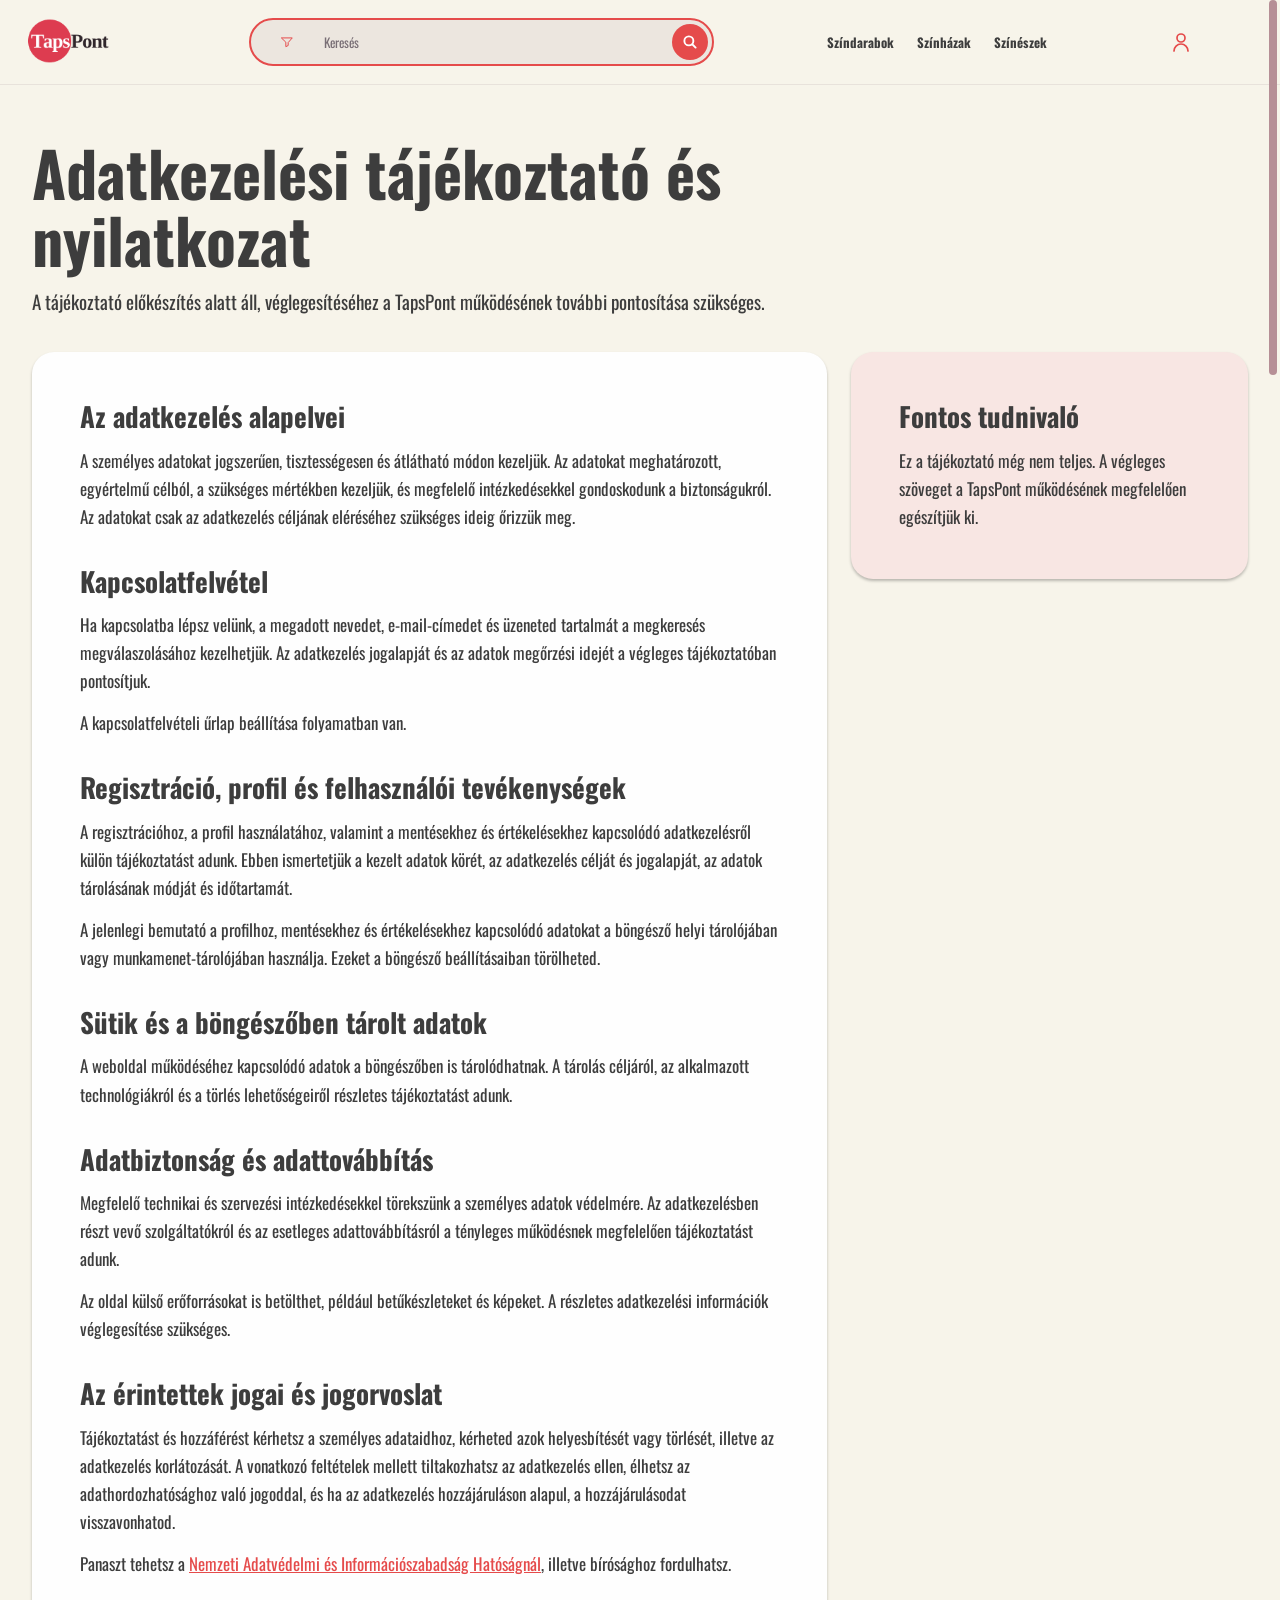
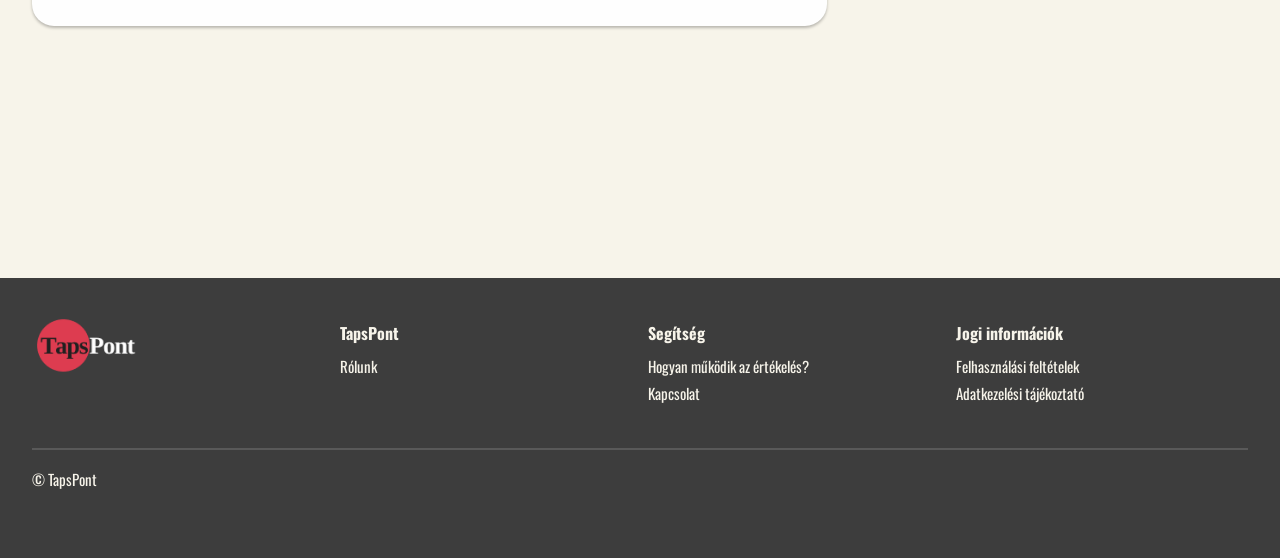
==== commit c50521c3: "Update contact information" ====
--- a/adatkezeles.html
+++ b/adatkezeles.html
@@ -100,7 +100,7 @@
     <p>A személyes adatokat jogszerűen, tisztességesen és átlátható módon kezeljük. Az adatokat meghatározott, egyértelmű célból, a szükséges mértékben kezeljük, és megfelelő intézkedésekkel gondoskodunk a biztonságukról. Az adatokat csak az adatkezelés céljának eléréséhez szükséges ideig őrizzük meg.</p>
     <h2>Kapcsolatfelvétel</h2>
     <p>Ha kapcsolatba lépsz velünk, a megadott nevedet, e-mail-címedet és üzeneted tartalmát a megkeresés megválaszolásához kezelhetjük. Az adatkezelés jogalapját és az adatok megőrzési idejét a végleges tájékoztatóban pontosítjuk.</p>
-    <p>A kapcsolat oldalon megírt üzenet a saját levelezőprogramodban nyílik meg; azt ott tudod elküldeni.</p>
+    <p>A kapcsolatfelvételi űrlap beállítása folyamatban van.</p>
     <h2>Regisztráció, profil és felhasználói tevékenységek</h2>
     <p>A regisztrációhoz, a profil használatához, valamint a mentésekhez és értékelésekhez kapcsolódó adatkezelésről külön tájékoztatást adunk. Ebben ismertetjük a kezelt adatok körét, az adatkezelés célját és jogalapját, az adatok tárolásának módját és időtartamát.</p>
     <p>A jelenlegi bemutató a profilhoz, mentésekhez és értékelésekhez kapcsolódó adatokat a böngésző helyi tárolójában vagy munkamenet-tárolójában használja. Ezeket a böngésző beállításaiban törölheted.</p>
--- a/informacios-oldalak.css
+++ b/informacios-oldalak.css
@@ -0,0 +1 @@
+.info-page{width:min(1216px,calc(100% - 48px));margin:auto;padding:54px 0 90px}.info-intro{max-width:760px;margin-bottom:36px}.info-intro h1{margin:0 0 14px;font:700 clamp(38px,5vw,62px)/1.08 var(--serif);color:var(--ink)}.info-intro p{font-size:19px;line-height:1.55}.info-grid{display:grid;grid-template-columns:minmax(0,2fr) minmax(230px,1fr);gap:24px;align-items:start}.info-card{padding:clamp(24px,4vw,48px);background:var(--white);border-radius:22px;box-shadow:var(--card-shadow)}.info-card h2{margin:0 0 14px;color:var(--ink);font:700 27px/1.2 var(--mono)}.info-card h2:not(:first-child){margin-top:34px}.info-card p,.info-card li{font-size:17px;line-height:1.65}.info-card p+p{margin-top:14px}.info-card a:not(.btn){color:var(--red);text-decoration:underline;overflow-wrap:anywhere}.info-aside{background:#f8e6e3}.info-form{display:grid;gap:16px;margin-top:24px}.info-form label{display:grid;gap:7px;font-size:16px}.info-form input,.info-form textarea{width:100%;padding:12px 14px;border:1px solid #c7bfba;border-radius:10px;background:#fff;color:var(--ink);font:inherit}.info-form textarea{min-height:170px;resize:vertical}.info-form .btn{justify-self:start;min-height:44px;background:var(--red);color:#fff;cursor:pointer}.info-form :focus-visible{outline:2px solid var(--red);outline-offset:3px}.info-note{font-size:14px!important;color:#625961}@media(max-width:700px){.info-page{width:calc(100% - 32px);padding:32px 0 60px}.info-grid{grid-template-columns:1fr}}
